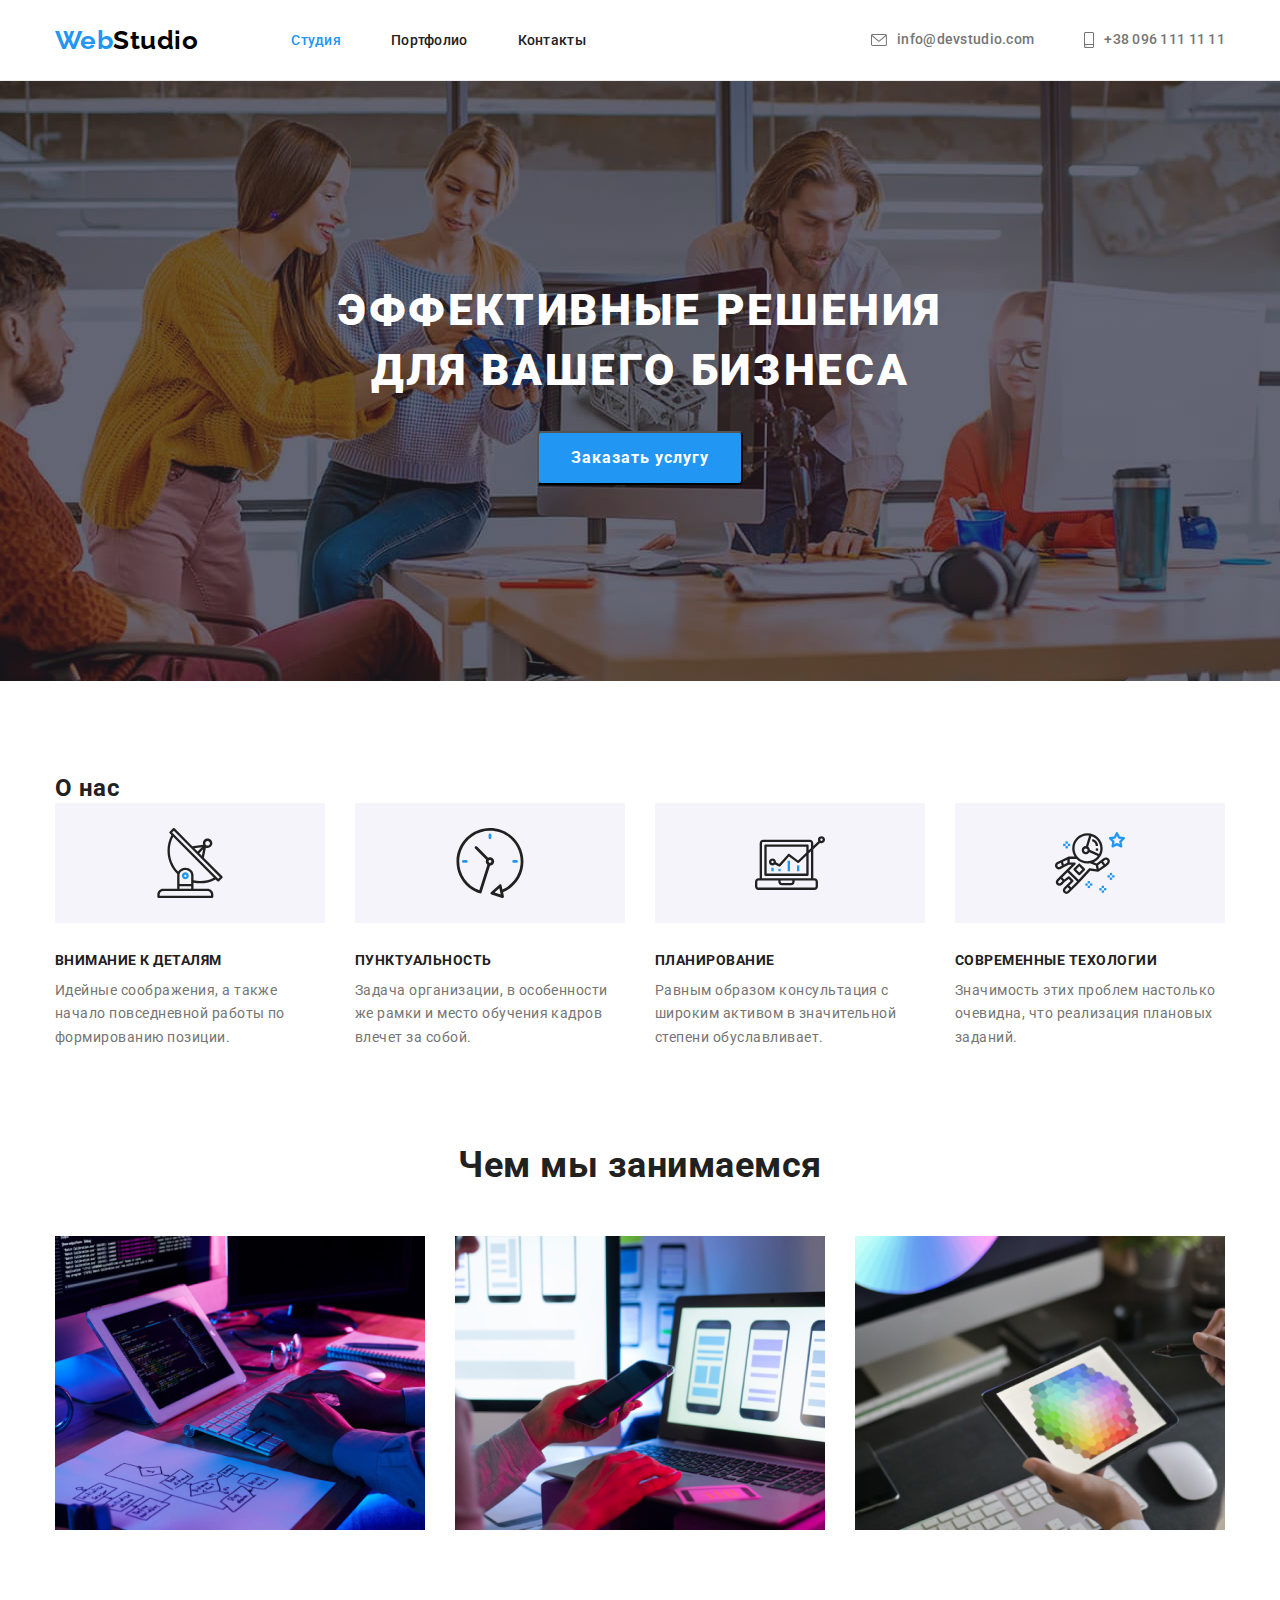
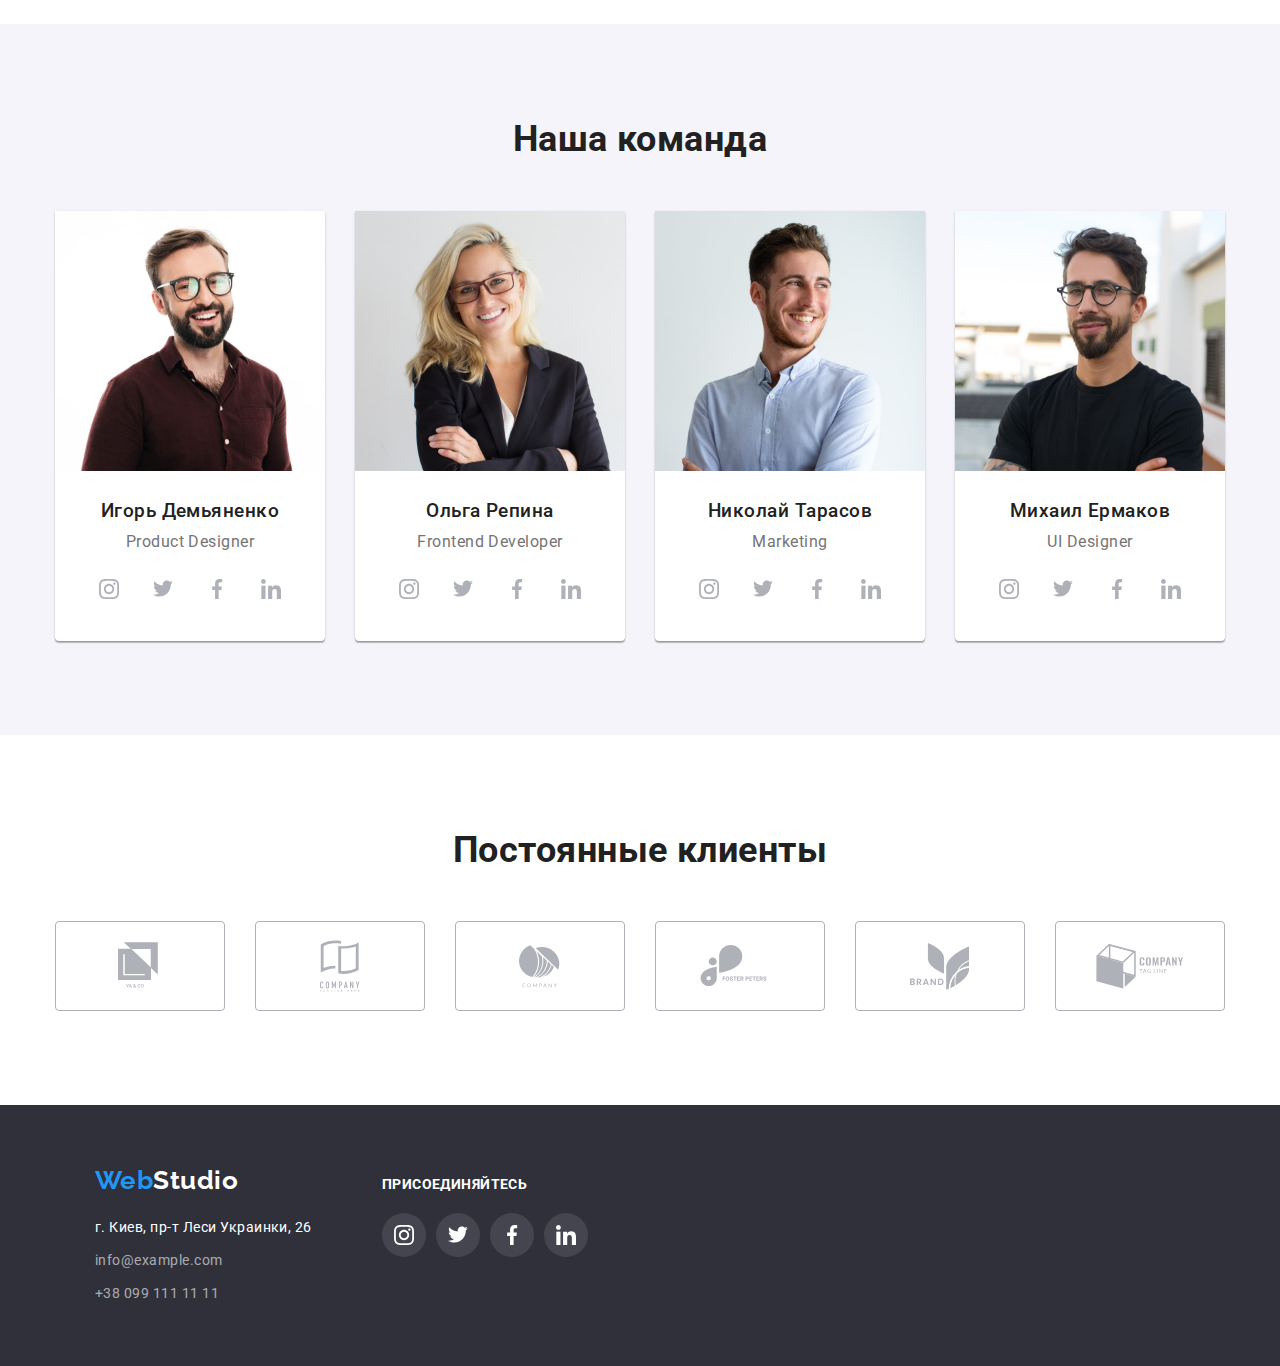
==== index.html @ fd6341ec "Add files via upload" ====
<!DOCTYPE html>
<html lang="en">

<head>
    <meta charset="UTF-8">
    <meta http-equiv="X-UA-Compatible" content="IE=edge">
    <meta name="viewport" content="width=device-width, initial-scale=1.0">
    <title>Document</title>
    <link rel="preconnect" href="https://fonts.gstatic.com">
    <link href="https://fonts.googleapis.com/css2?family=Raleway:wght@700&family=Roboto:wght@400;500;700;900&display=swap"
    rel="stylesheet">
    <link rel="stylesheet" href="https://cdnjs.cloudflare.com/ajax/libs/modern-normalize/0.2.0/modern-normalize.min.css" />
    <link rel="stylesheet" href="./css/styles.css">
</head>

<body>
    <!-- Хедер -->
    <header class="header pntr">
        <div class="container">
        <nav class="navigator">
            <a href="" class="logo webstudio">Web<span class="top">Studio</span></a>
            <ul class="site-nav list menu">
                <li class="menu-item"><a href="./index.html" class="link current">Студия</a></li>
                <li class="menu-item"><a href="./portfolio.html" class="link">Портфолио</a></li>
                <li class="menu-item"><a href="" class="link">Контакты</a></li>
            </ul>
        </nav>

        <ul class="contacts-nav list menu pntr">
            <li class="auth-item"> 
                <a href="mailto:info@devstudio.com" class="inf link">
                
                <svg class="icon">
                    <use href="./images/sprite.svg#icon-envelope"></use>
                </svg> 
                info@devstudio.com</a>
           
            </li>
            <li class="auth-item">
                <a href="tel:+380961111111" class="inf link">
                    
                    <svg class="icon-tel">
                        <use href="./images/sprite.svg#icon-smartphone"></use>
                    </svg>
                    +38 096 111 11 11</a>
            </li>
        </ul>
        </div>
    </header>

    <!-- Main -->
    <main class="main-page">

        <!--Герой-->
        <section class="section hero">
                    <div class="container overlay">
        <h1 class="hero-title">Эффективные решения</br>для вашего бизнеса</h1>
            <button type="button" class="button">Заказать услугу</button>
            </div>
        </section>

        <!--О нас-->
        <section class="section">
                    <div class="container">
            <h2 class="visually-hidden">О нас</h2>
            <ul class="feature list">
                <li class="list-item">
                    <h3 class="section-title">Внимание к деталям</h3>
                    <p class="section-text">Идейные соображения, а также начало повседневной работы по формированию
                        позиции.</p>
                </li>
                <li class="list-item">
                    <h3 class="section-title">Пунктуальность</h3>
                    <p class="section-text">Задача организации, в особенности же рамки и место обучения кадров влечет за
                        собой.</p>
                </li>
                <li class="list-item">
                    <h3 class="section-title">Планирование</h3>
                    <p class="section-text">Равным образом консультация с широким активом в значительной степени
                        обуславливает.</p>
                </li>

                <li class="list-item">
                    <h3 class="section-title">Современные техологии</h3>
                    <p class="section-text">Значимость этих проблем настолько очевидна, что реализация плановых заданий.
                    </p>
                </li>
            </ul>
                </div>
                </section>

                <!-- IMG -->
            <section class="section us">
                  <div class="container">
            <h2 class="section-title-box">Чем мы занимаемся</h2>
            <ul class="list picture">
                <li class="picture-item">
                    <img src="./images/img.jpg" alt="Руки на клавиатуре" width="370">
                </li>
                <li class="picture-item">
                    <img src="./images/img1.jpg" alt="Телефон в руке" width="370">
                </li>
                <li class="picture-item">
                    <img src="./images/img2.jpg" alt="Планшет в руке" width="370">
                </li>
            </ul>
            </div>
        </section>

        <!--Наша команда-->
        <section class="section team">
        <div class="container">
            <h2 class="section-title-box">Наша команда</h2>
            <ul class="list our-team">
                    <li class="teammate">
                        <img src="./images/logo1.jpg" alt="Игорь Демьяненко" width="270">
                        <div class="discription">
                            <h3 class="people-list">Игорь Демьяненко</h3>
                        <p class="people-about">Product Designer</p>
                        
                        <ul class="list social-icons">
                            <li class="social-icons-item">
                                <a href="" class="social-icons-link" target="_blank" rel="noopener noreferrer">
                                    <svg class="icon">
                                        <use href="./images/sprite.svg#icon-instagram"></use>
                                    </svg>
                                </a>
                            </li>
                            <li class="social-icons-item">
                                <a href="" class="social-icons-link" target="_blank" rel="noopener noreferrer">
                                    <svg class="icon">
                                        <use href="./images/sprite.svg#icon-twitter"></use>
                                    </svg>
                                </a>
                            </li>
                            <li class="social-icons-item">
                                <a href="" class="social-icons-link" target="_blank" rel="noopener noreferrer">
                                    <svg class="icon">
                                        <use href="./images/sprite.svg#icon-facebook"></use>
                                    </svg>
                                </a>
                            </li>
                            <li class="social-icons-item">
                                <a href="" class="social-icons-link" target="_blank" rel="noopener noreferrer">
                                    <svg class="icon">
                                        <use href="./images/sprite.svg#icon-linkedin"></use>
                                    </svg>
                                </a>
                            </li>
                        </ul>
                        </div>
                    </li>
                      <li class="teammate">
                        <img src="./images/logo2.jpg" alt="Ольга Репина" width="270">
                        <div class="discription">
                            <h3 class="people-list">Ольга Репина</h3>
                        <p class="people-about">Frontend Developer</p>
                        <ul class="list social-icons">
                            <li class="social-icons-item">
                                <a href="" class="social-icons-link" target="_blank" rel="noopener noreferrer">
                                    <svg class="icon">
                                        <use href="../images/sprite.svg#icon-instagram"></use>
                                    </svg>
                                </a>
                            </li>
                            <li class="social-icons-item">
                                <a href="" class="social-icons-link" target="_blank" rel="noopener noreferrer">
                                    <svg class="icon">
                                        <use href="./images/sprite.svg#icon-twitter"></use>
                                    </svg>
                                </a>
                            </li>
                            <li class="social-icons-item">
                                <a href="" class="social-icons-link" target="_blank" rel="noopener noreferrer">
                                    <svg class="icon">
                                        <use href="./images/sprite.svg#icon-facebook"></use>
                                    </svg>
                                </a>
                            </li>
                            <li class="social-icons-item">
                                <a href="" class="social-icons-link" target="_blank" rel="noopener noreferrer">
                                    <svg class="icon">
                                        <use href="./images/sprite.svg#icon-linkedin"></use>
                                    </svg>
                                </a>
                            </li>
                        </ul>
                        </div>
                    </li>
                    <li class="teammate">
                        <img src="./images/logo3.jpg" alt="Николай Тарасов" width="270">
                        <div class="discription">
                            <h3 class="people-list">Николай Тарасов</h3>
                        <p class="people-about">Marketing</p>
                        <ul class="list social-icons">
                            <li class="social-icons-item">
                                <a href="" class="social-icons-link" target="_blank" rel="noopener noreferrer">
                                    <svg class="icon">
                                        <use href="../images/sprite.svg#icon-instagram"></use>
                                    </svg>
                                </a>
                            </li>
                            <li class="social-icons-item">
                                <a href="" class="social-icons-link" target="_blank" rel="noopener noreferrer">
                                    <svg class="icon">
                                        <use href="./images/sprite.svg#icon-twitter"></use>
                                    </svg>
                                </a>
                            </li>
                            <li class="social-icons-item">
                                <a href="" class="social-icons-link" target="_blank" rel="noopener noreferrer">
                                    <svg class="icon">
                                        <use href="./images/sprite.svg#icon-facebook"></use>
                                    </svg>
                                </a>
                            </li>
                            <li class="social-icons-item">
                                <a href="" class="social-icons-link" target="_blank" rel="noopener noreferrer">
                                    <svg class="icon">
                                        <use href="./images/sprite.svg#icon-linkedin"></use>
                                    </svg>
                                </a>
                            </li>
                        </ul>
                        </div>
                    </li>
                    <li class="teammate">
                        <img src="./images/logo4.jpg" alt="Михаил Ермаков" width="270">
                       <div class="discription">
                           <h3 class="people-list">Михаил Ермаков</h3>
                        <p class="people-about">UI Designer</p>
                        <ul class="list social-icons">
                            <li class="social-icons-item">
                                <a href="" class="social-icons-link" target="_blank" rel="noopener noreferrer">
                                    <svg class="icon">
                                        <use href="../images/sprite.svg#icon-instagram"></use>
                                    </svg>
                                </a>
                            </li>
                            <li class="social-icons-item">
                                <a href="" class="social-icons-link" target="_blank" rel="noopener noreferrer">
                                    <svg class="icon">
                                        <use href="./images/sprite.svg#icon-twitter"></use>
                                    </svg>
                                </a>
                            </li>
                            <li class="social-icons-item">
                                <a href="" class="social-icons-link" target="_blank" rel="noopener noreferrer">
                                    <svg class="icon">
                                        <use href="./images/sprite.svg#icon-facebook"></use>
                                    </svg>
                                </a>
                            </li>
                            <li class="social-icons-item">
                                <a href="" class="social-icons-link" target="_blank" rel="noopener noreferrer">
                                    <svg class="icon">
                                        <use href="./images/sprite.svg#icon-linkedin"></use>
                                    </svg>
                                </a>
                            </li>
                        </ul>
                        </div>
                    </li>
            </ul>
        </div>
        </section>

        <section class="section">
            <div class="container">
        <h2 class="section-title-box">Постоянные клиенты</h2>

        <ul class="list clients-icons">
          <li class="clients-icons-item">
              <a href="" class="link" target="_blank" rel="noopener noreferrer">
                    <svg class="icon" width="44px" height="49px">
                      <use href="./images/sprite.svg#icon-yaco"></use>
                   </svg>
               </a>
          </li>     
        <li class="clients-icons-item">
            <a href="" class="link" target="_blank" rel="noopener noreferrer">
                <svg class="icon" width="40px" height="52px">
                    <use href="./images/sprite.svg#icon-tagline"></use>
                </svg>
            </a>
        </li>
        <li class="clients-icons-item">
            <a href="" class="link" target="_blank" rel="noopener noreferrer">
                <svg class="icon" width="41px" height="43px">
                    <use href="./images/sprite.svg#icon-object"></use>
                </svg>
            </a>
        </li>
        <li class="clients-icons-item">
            <a href="" class="link" target="_blank" rel="noopener noreferrer">
                <svg class="icon" width="80px" height="42px">
                    <use href="./images/sprite.svg#icon-foster"></use>
                </svg>
            </a>
        </li>
        <li class="clients-icons-item">
            <a href="" class="link" target="_blank" rel="noopener noreferrer">
                <svg class="icon" width="59px" height="47px">
                    <use href="./images/sprite.svg#icon-brand"></use>
                </svg>
            </a>
        </li>
        <li class="clients-icons-item">
            <a href="" class="link" target="_blank" rel="noopener noreferrer">
                <svg class="icon" width="88px" height="45px">
                    <use href="./images/sprite.svg#icon-company"></use>
                </svg>
            </a>
        </li>
        </ul>
         </div>
        </section>
    </main>

    <!--Подвал-->
    <footer class="page-footer pntr">
        <div class="container ftr">
                        <div class="ftr">
                <a href="" class="logo logo-btm">Web<span class="down">Studio</span></a>
        <address class="street tel-mail">
            г. Киев, пр-т Леси Украинки, 26
            <a href="mailto:info@example.com" class="inf link item">info@example.com</a>
            <a href="tel:+380991111111" class="inf link item">+38 099 111 11 11</a>
        </address>
        </div>

                <div class="ftr second">
     <h2 class="ftr-text">ПРИСОЕДИНЯЙТЕСЬ</h2>
            <ul class="list social-icons">
                <li class="social-icons-item">
                    <a href="" class="social-icons-link" target="_blank" rel="noopener noreferrer">
                        <svg class="icon white">
                            <use href="../images/sprite.svg#icon-instagram"></use>
                        </svg>
                    </a>
                </li>
                <li class="social-icons-item">
                    <a href="" class="social-icons-link" target="_blank" rel="noopener noreferrer">
                        <svg class="icon white">
                            <use href="./images/sprite.svg#icon-twitter"></use>
                        </svg>
                    </a>
                </li>
                <li class="social-icons-item">
                    <a href="" class="social-icons-link" target="_blank" rel="noopener noreferrer">
                        <svg class="icon white">
                            <use href="./images/sprite.svg#icon-facebook"></use>
                        </svg>
                    </a>
                </li>
                <li class="social-icons-item">
                    <a href="" class="social-icons-link" target="_blank" rel="noopener noreferrer">
                        <svg class="icon white">
                            <use href="./images/sprite.svg#icon-linkedin"></use>
                        </svg>
                    </a>
                </li>
            </ul>
            </div>

        
        </div>
    </footer>
</body>

</html>
---- css/styles.css ----
:root {
  --primary-text-color: rgba(33, 33, 33, 1);
  --accent-color: rgb(33, 150, 243, 1);
  --white-color: rgba(255, 255, 255, 1);
  --text-inf-color: rgba(117, 117, 117, 1);
  --hero-footer-color: rgba(47, 48, 58, 1);
  --section-team-color: rgba(245, 244, 250, 1);
  --inf-word-color: rgba(255, 255, 255, 0.6);
  --grid-item: 1;
  --icons-color: #afb1b8;
}

html {
  box-sizing: border-box;
}

*,
*::before,
*::after {
  box-sizing: inherit;
}

body {
  color: var(--primary-text-color);
  background-color: #ffffff;

  font-family: 'Roboto', sans-serif;
  letter-spacing: 0.03em;
}

/* Хедер */
.header {
  background: var(--white-color);
  border-bottom: 1px solid rgba(236, 236, 236, 1);
  width: auto;
}

.container {
  width: 1200px;
  padding-left: 15px;
  padding-right: 15px;
  margin-right: auto;
  margin-left: auto;
  height: auto;
}

.header .container {
  display: flex;
  align-items: center;
}

.header .webstudio {
  margin-right: 93px;
}

.navigator {
  display: flex;
  align-items: center;
  margin-right: auto;
}

.menu {
  display: inline-flex;
}

.menu-item:not(:last-child) {
  margin-right: 50px;
}

.link {
  text-decoration: none;
}

.auth-item:not(:last-child) {
  margin-right: 50px;
}

.logo {
  color: var(--accent-color);

  font-family: 'Raleway', sans-serif;
  font-weight: 700;
  font-size: 26px;
  line-height: 1.19;
  text-decoration: none;
}

.logo .top {
  color: black;
}

.list {
  padding: 0;
  margin: 0;

  list-style: none;
}

.site-nav .link.current {
  color: var(--accent-color);
}

.site-nav .link {
  padding-top: 32px;
  padding-bottom: 32px;

  color: var(--primary-text-color);

  font-family: inherit;
  font-weight: 500;
  font-size: 14px;
  line-height: 1.14;
  letter-spacing: 0.02em;
}

.site-nav .link:focus,
.site-nav .link:hover {
  color: var(--accent-color);
}

.contacts-nav .inf {
  display: inline-flex;
  padding-top: 32px;
  padding-bottom: 32px;
  border-radius: 3px;

  color: var(--text-inf-color);

  font-weight: 500;
  font-size: 14px;
  line-height: 1.14;
  letter-spacing: 0.02em;
  align-items: center;
}

.contacts-nav .inf:focus,
.contacts-nav .inf:hover {
  color: var(--accent-color);
  fill: currentColor;
}

.contacts-nav .icon {
  width: 16px;
  height: 12px;
  margin-right: 10px;
  fill: currentColor;
}

.contacts-nav .icon-tel {
  width: 10px;
  height: 16px;
  margin-right: 10px;
  fill: currentColor;
}

.section {
  padding-top: 94px;
  padding-bottom: 94px;
  width: auto;
}

img {
  display: block;
  height: auto;
}

/* Герой */
.section.hero {
  max-width: 1600px;
  height: 600px;
  text-align: center;
  padding-top: 200px;
  padding-bottom: 200px;
  background-image: linear-gradient(to right, rgba(47, 48, 58, 0.4), rgba(47, 48, 58, 0.4)), url('../images/hero.jpg');
  background-color: rgba(54, 63, 165, 0.4);
  background-size: cover;
  background-repeat: no-repeat;
  background-position: center;
  margin-left: auto;
  margin-right: auto;
}

.hero-title {
  margin-top: 0;
  margin-bottom: 30px;

  color: var(--white-color);

  font-weight: 900;
  font-size: 44px;
  line-height: 1.36;
  letter-spacing: 0.06em;
  text-transform: uppercase;
}

.section.hero .button {
  border-radius: 4px;
  min-width: 200px;
  padding: 10px 32px;
  text-align: center;

  color: var(--white-color);
  background-color: var(--accent-color);

  font-family: inherit;
  font-weight: 700;
  font-size: 16px;
  line-height: 1.88;
  letter-spacing: 0.06em;
}

h1,
h2,
h3,
h4,
h5,
h6 {
  margin-top: 0;
  margin-bottom: 0;
}

p {
  margin-top: 0;
  margin-bottom: 0;
}

.container .item {
  display: flex;
  flex-wrap: wrap;
}

.feature {
  display: flex;
  flex-wrap: wrap;
}

.feature .list-item {
  width: 270px;
  flex-basis: calc((100% - 30px * 4) / 4);
  margin-right: 30px;
}

.feature .list-item:nth-child(n + 4) {
  margin-right: 0;
}

.section.us {
  padding-top: 0;
}

.section-title-box {
  margin-bottom: 50px;

  color: var(--primary-text-color);

  font-weight: 700;
  font-size: 36px;
  line-height: 1.17;
  text-align: center;
}

.section-title {
  margin-bottom: 10px;

  color: var(--primary-text-color);

  font-weight: 700;
  font-size: 14px;
  line-height: 1.14;
  text-transform: uppercase;
}

.section-text {
  color: var(--text-inf-color);

  font-size: 14px;
  line-height: 1.71;
}

.list-item::before {
  display: block;
  content: '';
  width: 270px;
  height: 120px;
  background-color: #f5f4fa;
  background-size: 70px 70px;
  background-repeat: no-repeat;
  background-position: center;
  margin-bottom: 30px;
  border-right: 4px;
}

.list-item:nth-child(1)::before {
  background-image: url(../images/antenna.svg);
}

.list-item:nth-child(2)::before {
  background-image: url(../images/clock.svg);
}

.list-item:nth-child(3)::before {
  background-image: url(../images/diagram.svg);
}

.list-item:nth-child(4)::before {
  background-image: url(../images/astronaut.svg);
}

.picture {
  display: flex;
  flex-wrap: wrap;
}

.picture-item {
  width: 370px;
  flex-basis: calc((100% - 30px * 3) / 3);
  margin-right: 30px;
}

.picture-item:nth-child(n + 3) {
  margin-right: 0;
}

.section.team {
  background-color: #f5f4fa;
}

.our-team {
  display: flex;
  flex-wrap: wrap;
}

.teammate {
  flex-basis: calc((100% - 30px * 4) / 4);
  margin-right: 30px;
  text-align: center;

  background: #ffffff;

  box-shadow: 0px 1px 3px rgba(0, 0, 0, 0.12), 0px 1px 1px rgba(0, 0, 0, 0.14), 0px 2px 1px rgba(0, 0, 0, 0.2);
  border-radius: 0px 0px 4px 4px;
}

.social-icons {
  display: inline-flex;
}

.social-icons-item + .social-icons-item {
  margin-left: 10px;
}

.social-icons-link {
  display: flex;
  justify-content: center;
  align-items: center;
  width: 44px;
  height: 44px;
  border-radius: 50%;
  background-color: rgba(255, 255, 255, 10%);
}

.social-icons-link:hover,
.social-icons-link:focus {
  background-color: var(--accent-color);
}

.social-icons .icon {
  width: 20px;
  height: 20px;
  fill: var(--icons-color);
}

.social-icons .icon.white {
  fill: #ffffff;
}

.social-icons-link:hover .icon,
.social-icons-link:focus .icon {
  fill: var(--white-color);
}

.teammate:nth-child(n + 4) {
  margin-right: 0;
}

.people-about {
  margin-bottom: 16px;

  color: var(--text-inf-color);

  font-size: 16px;
  line-height: 1.19;
}

.people-list {
  margin-bottom: 10px;

  font-weight: 500;
}

.clients-icons {
  display: flex;
  flex-wrap: wrap;
  margin-right: -30px;
}

.clients-icons .link {
  display: flex;
  border-radius: 4px;
  border: 1px solid var(--icons-color);
  height: 90px;
  align-items: center;
  justify-content: center;
}

.clients-icons-item {
  flex-basis: calc((100% - 30px * 6) / 6);
  margin-right: 30px;
}

.clients-icons-item:nth-child(n + 6) {
  margin-right: 0;
}

.clients-icons .icon {
  fill: var(--icons-color);
}

.clients-icons .link:hover,
.clients-icons .link:focus {
  border: 1px solid var(--accent-color);
}

.clients-icons .link:hover .icon,
.clients-icons .link:focus .icon {
  fill: var(--accent-color);
}

.discription {
  padding-top: 30px;
  padding-bottom: 30px;
}

.button .btn {
  padding: 6px 22px;
  min-width: 73px;
  text-align: center;
  border-radius: 4px;
  border: 1px solid transparent;

  color: var(--primary-text-color);
  background-color: rgba(245, 244, 250, 1);

  font-family: inherit;
  font-weight: 500;
  font-size: 16px;
  line-height: 1.63;
  text-decoration: none;
}

.button .btn:hover,
.button .btn:focus {
  box-shadow: 0px 3px 1px rgba(0, 0, 0, 0.1), 0px 1px 2px rgba(0, 0, 0, 0.08), 0px 2px 2px rgba(0, 0, 0, 0.12);
}

.pntr {
  cursor: pointer;
}

.button .btn:hover,
.button .btn:focus {
  color: var(--white-color);
  background-color: var(--accent-color);
}

.photo-items .box:hover,
.photo-items .box:focus {
  box-shadow: 0px 1px 1px rgba(0, 0, 0, 0.12), 0px 4px 4px rgba(0, 0, 0, 0.06), 1px 4px 6px rgba(0, 0, 0, 0.16);
}

.portfolio-text {
  padding: 20px 24px;
  border: 1px solid rgba(238, 238, 238, 1);
  border-top: none;
}

.all-title {
  margin-bottom: 4px;

  color: var(--primary-text-color);

  font-weight: 700;
  font-size: 18px;
  line-height: 2;
  letter-spacing: 0.06em;
}

.all-text {
  color: var(--text-inf-color);
  font-size: 16px;
  line-height: 1.9;
}

.all.list {
  display: flex;
  flex-wrap: wrap;
  margin-right: -30px;
}

.bar-nav {
  display: flex;
  flex-direction: row;
  margin-left: auto;
  margin-right: auto;
  justify-content: center;
  margin-bottom: 50px;
}

.bar-item {
  margin-left: 0;
  margin-right: 0;
}

.bar-item:not(:last-child) {
  margin-right: 8px;
}

.photo-items {
  flex-basis: calc((100% - 90px) / 3);
  margin-right: 30px;
  margin-top: 30px;
}

.photo-items:nth-child(-n + 3) {
  margin-top: 0;
  margin-top: 0;
}

/* Футер */
footer {
  background-color: var(--hero-footer-color);
  padding-top: 60px;
  padding-bottom: 60px;
}

.logo-btm {
  display: flex;
  flex-wrap: wrap;
  margin-top: 0;
  margin-bottom: 20px;
}

.tel-mail .link {
  margin-top: 9px;
}

.page-footer .street {
  color: var(--white-color);

  font-size: 14px;
  line-height: 1.71;
  font-style: normal;
}

.page-footer .inf {
  color: var(--inf-word-color);

  font-size: 14px;
  line-height: 1.71;
  font-style: normal;
}

.page-footer .inf:focus,
.page-footer .inf:hover {
  color: var(--accent-color);
}

.logo .down {
  color: var(--white-color);
}

.container.ftr {
  display: flex;
  flex-wrap: wrap;
  align-items: baseline;
}

.ftr {
  margin-right: 70px;
}

.ftr-text {
  margin-bottom: 20px;
  color: var(--white-color);
  font-family: Roboto;
  font-weight: 700;
  font-size: 14px;
  line-height: 1.14;
  letter-spacing: 0.03em;
}

.ftr:nth-last-child(-n + 1) {
  margin-right: 0;
}

*/ .visually-hidden {
  position: absolute;
  clip: rect(0 0 0 0);
}
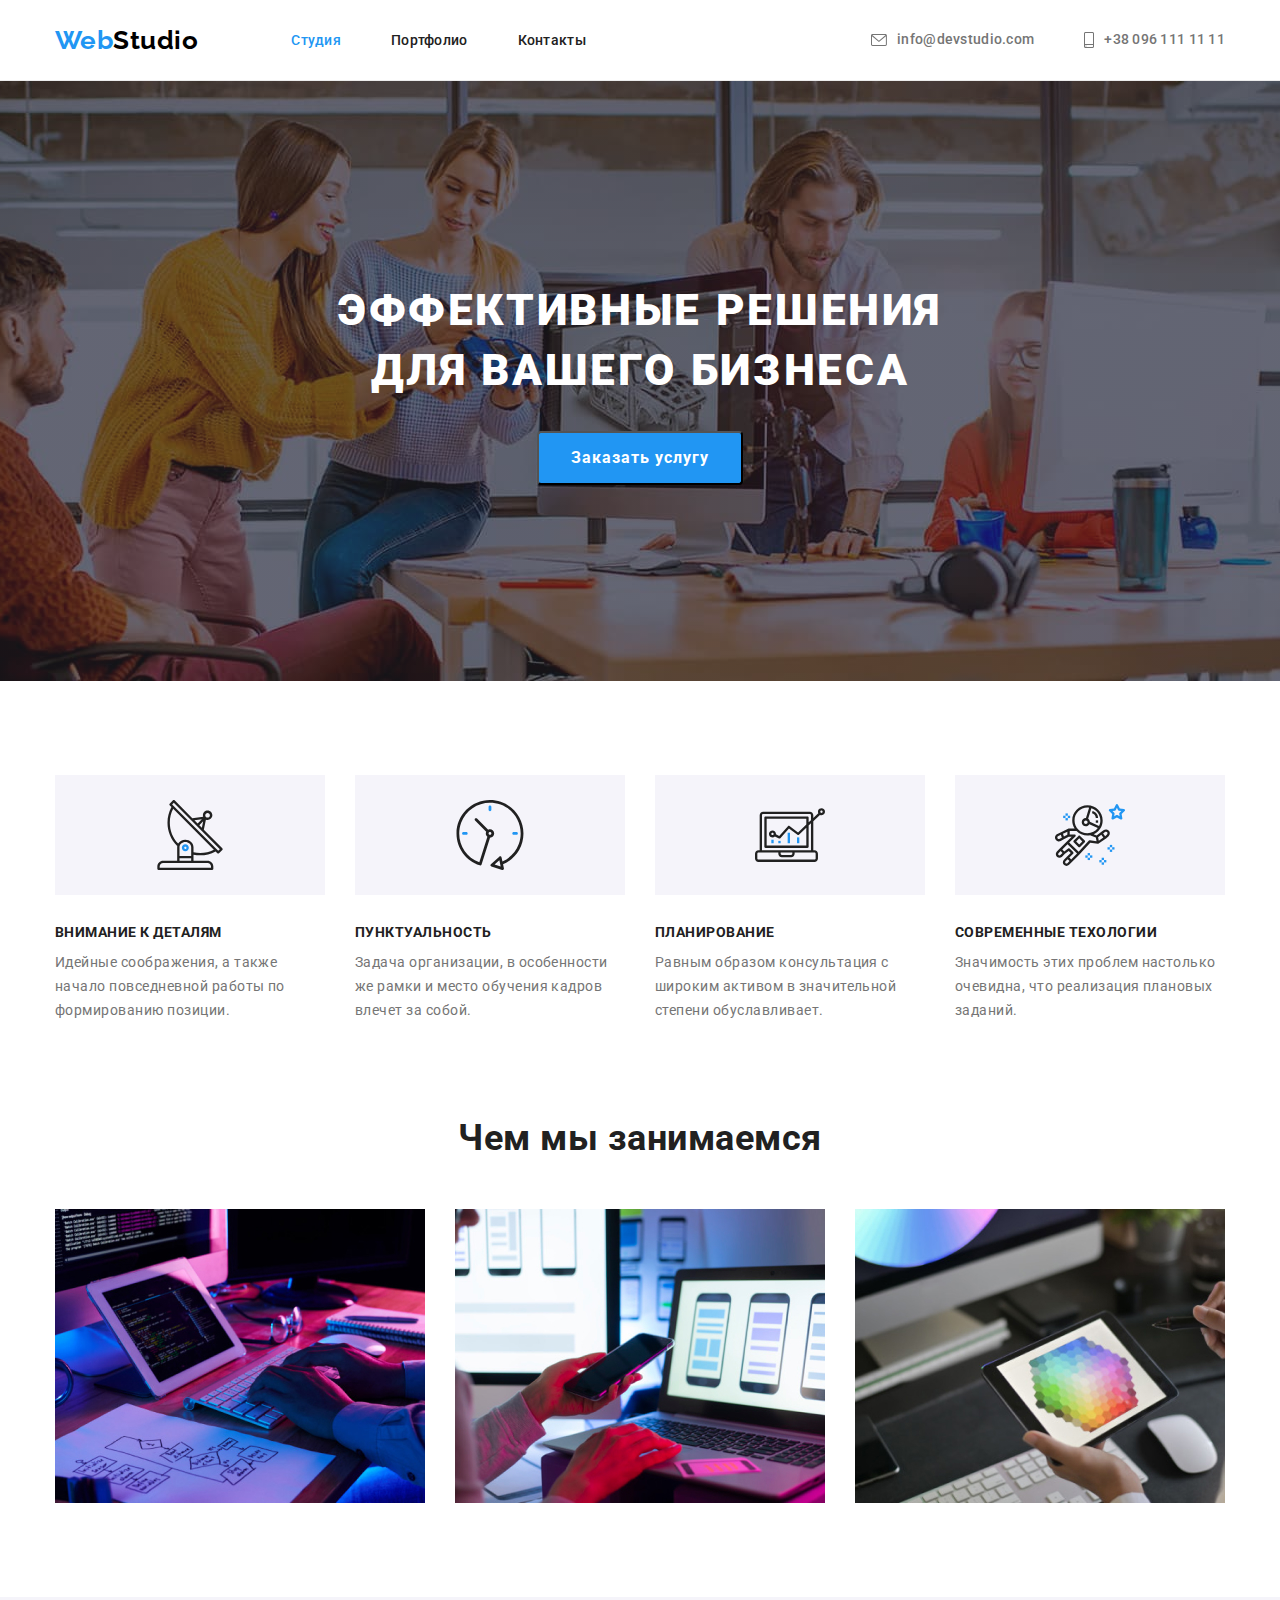
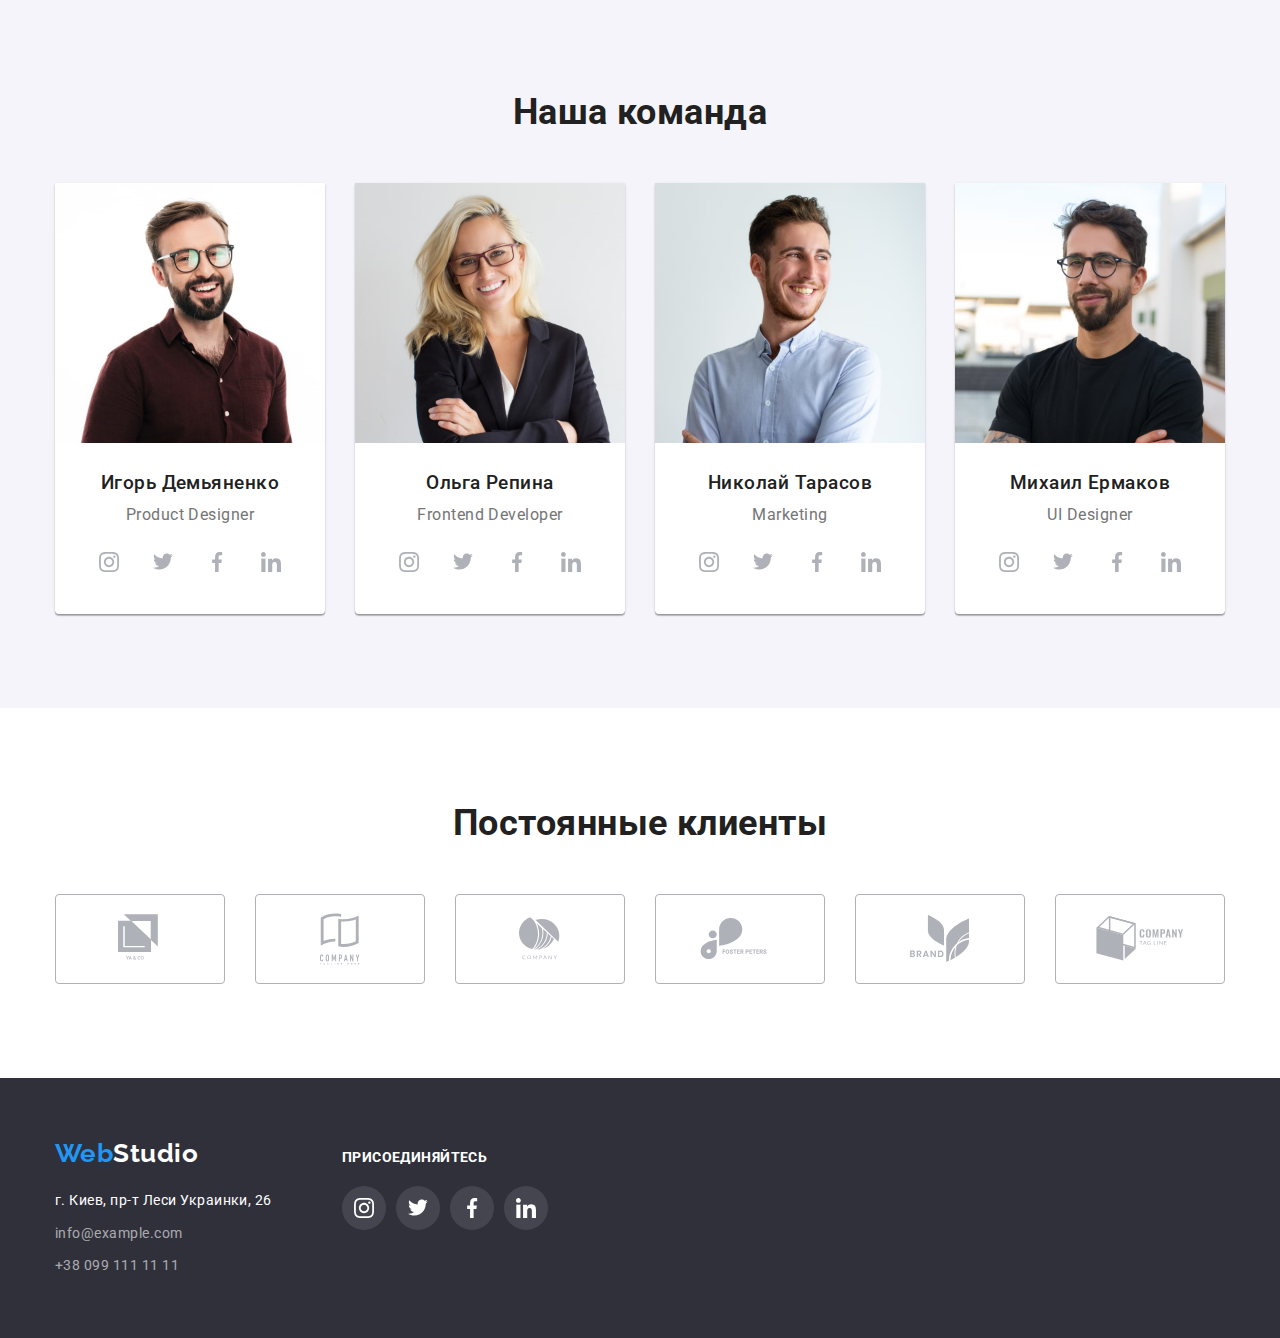
==== commit 57cd4b62: "Add files via upload" ====
--- a/index.html
+++ b/index.html
@@ -329,7 +329,7 @@
         </address>
         </div>
 
-                <div class="ftr second">
+                <div class="ftr">
      <h2 class="ftr-text">ПРИСОЕДИНЯЙТЕСЬ</h2>
             <ul class="list social-icons">
                 <li class="social-icons-item">
--- a/css/styles.css
+++ b/css/styles.css
@@ -581,11 +581,10 @@
 
 .container.ftr {
   display: flex;
-  flex-wrap: wrap;
   align-items: baseline;
 }
 
-.ftr {
+.container .ftr {
   margin-right: 70px;
 }
 
@@ -599,11 +598,11 @@
   letter-spacing: 0.03em;
 }
 
-.ftr:nth-last-child(-n + 1) {
+.container .ftr:nth-last-child(-n + 1) {
   margin-right: 0;
 }
 
-*/ .visually-hidden {
+.visually-hidden {
   position: absolute;
   clip: rect(0 0 0 0);
 }
